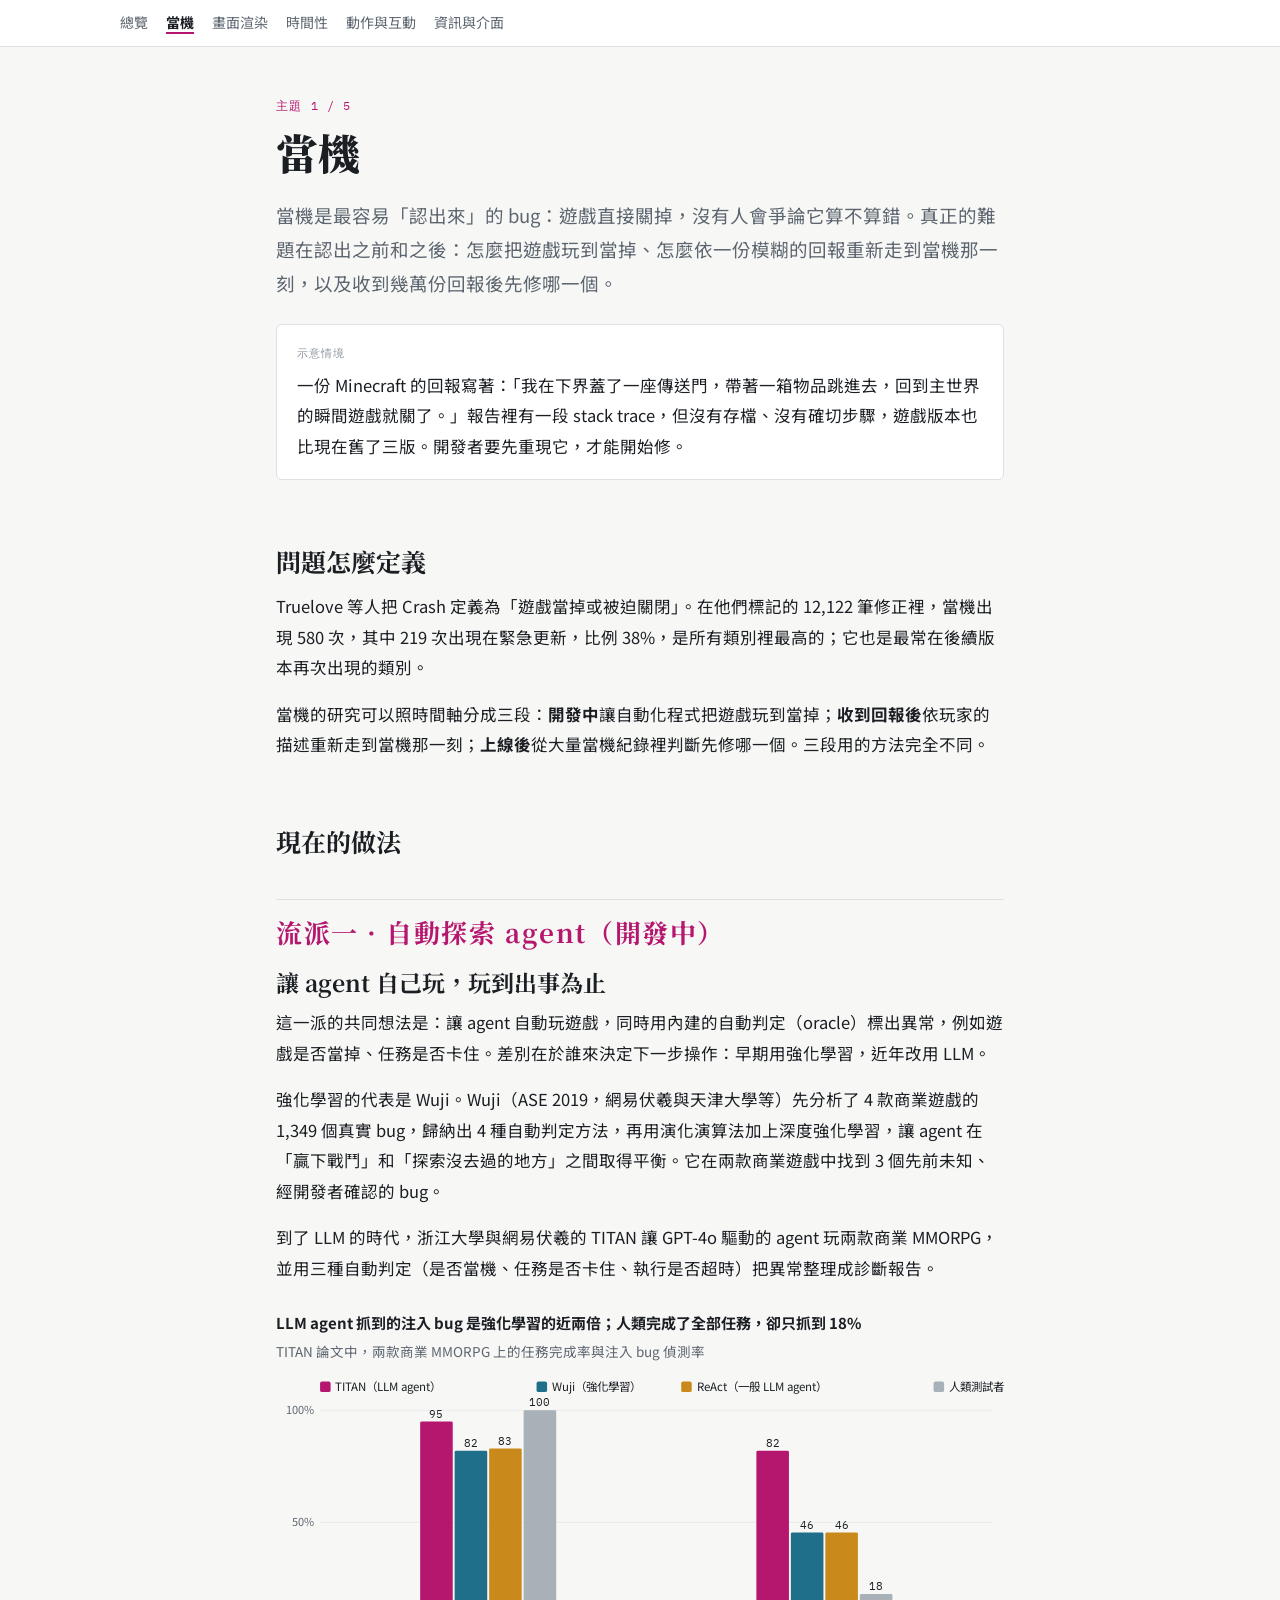
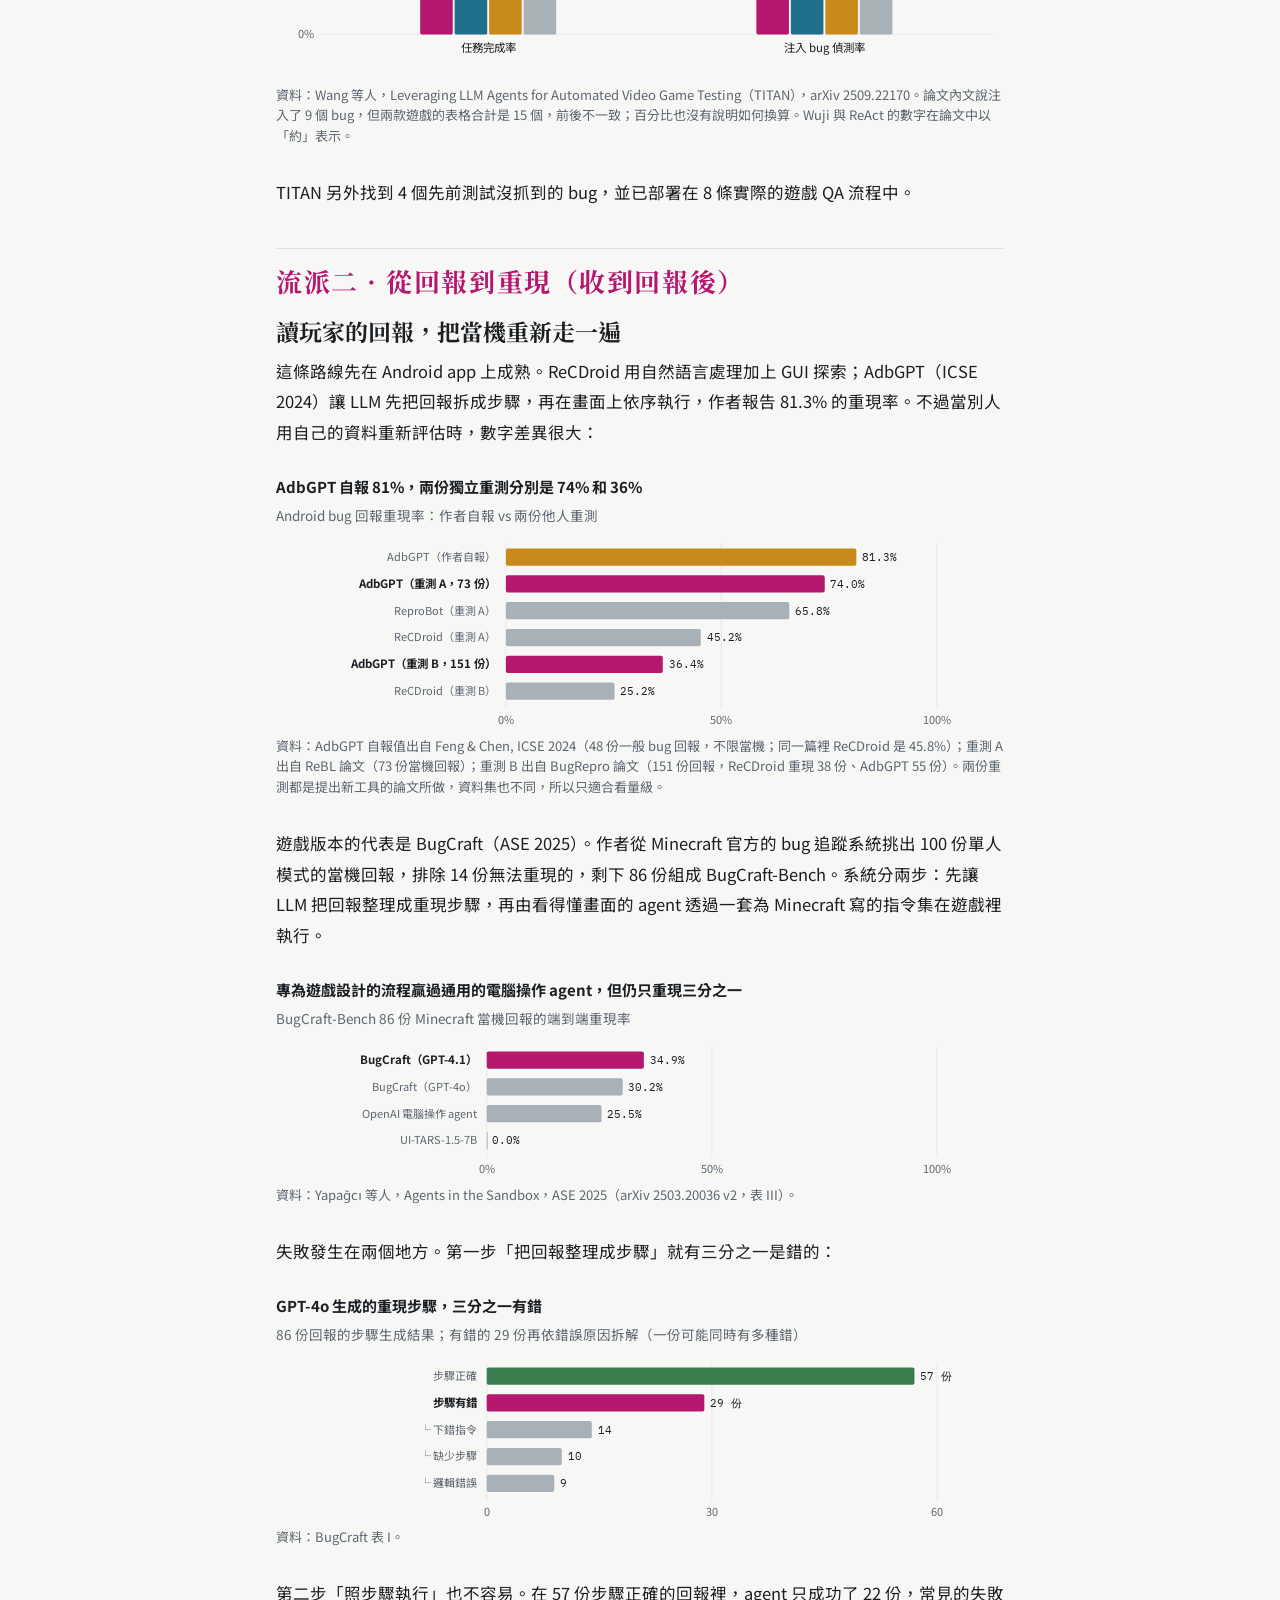
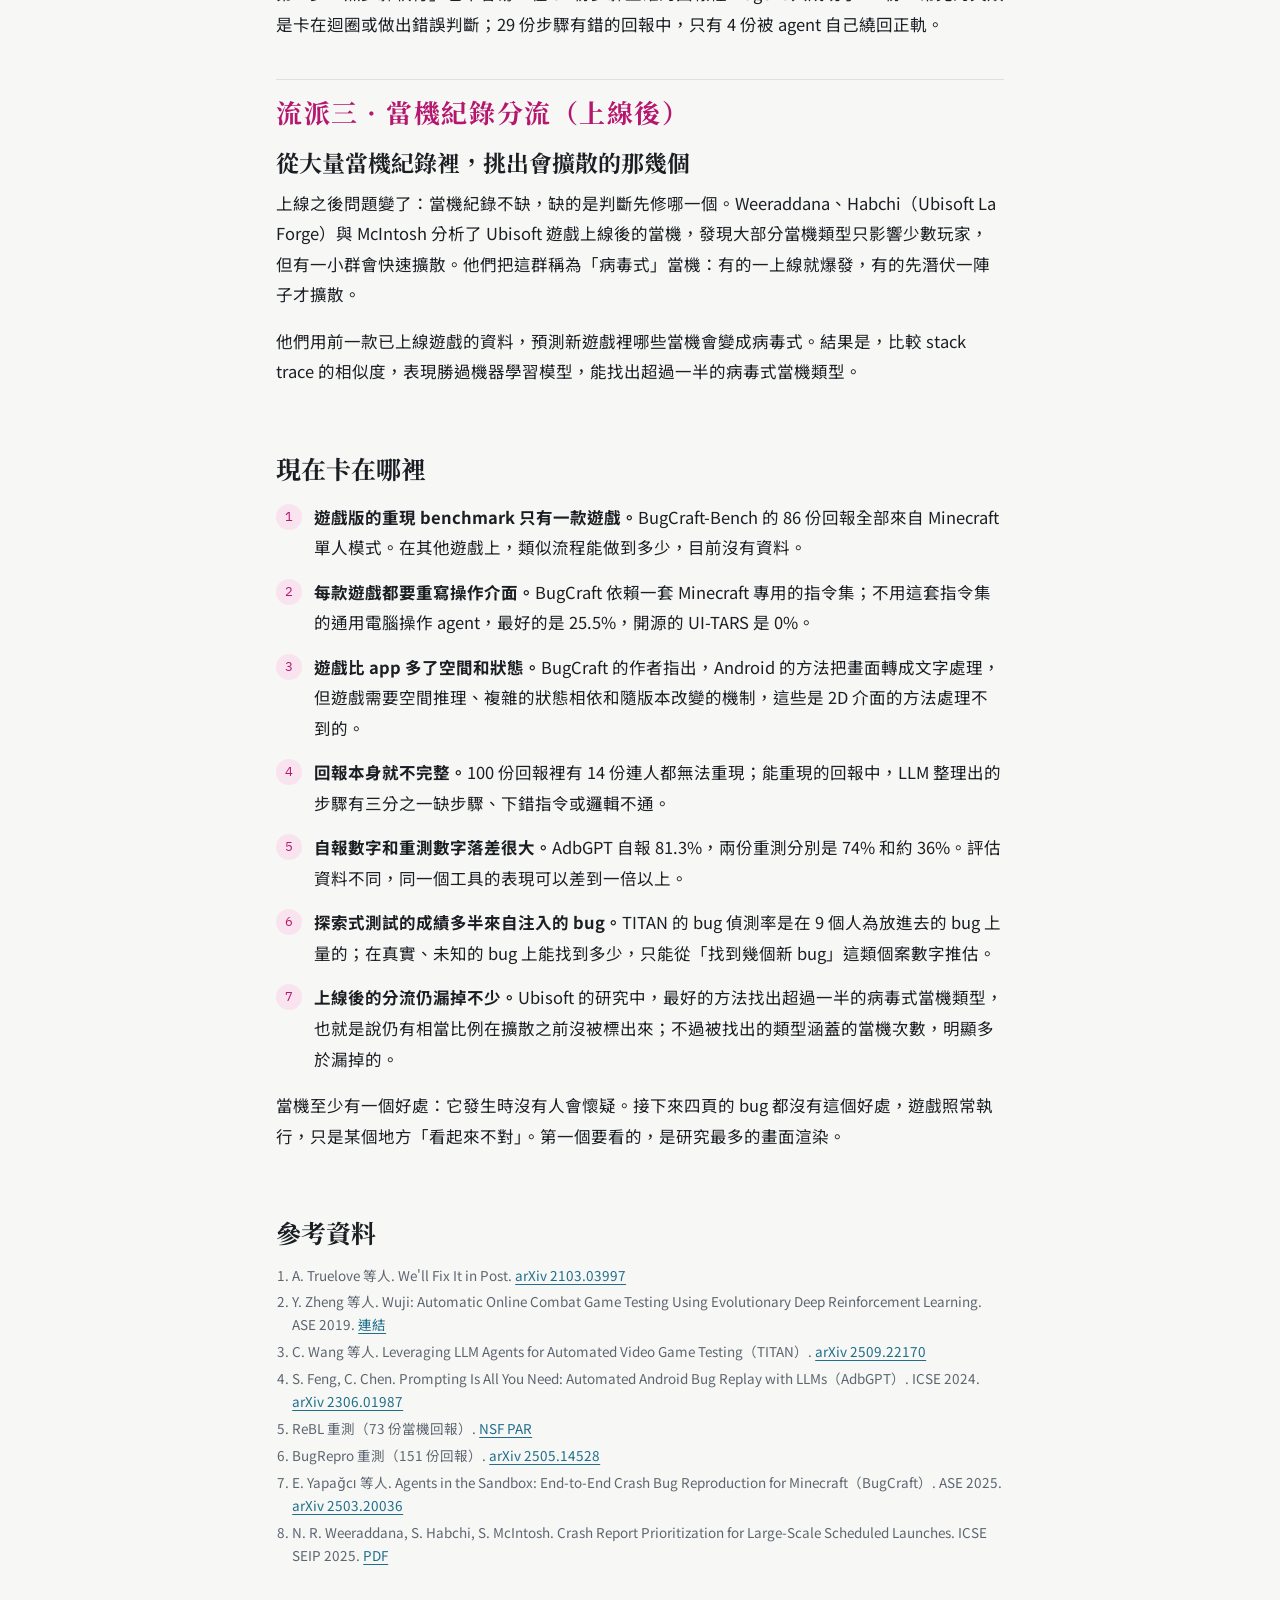
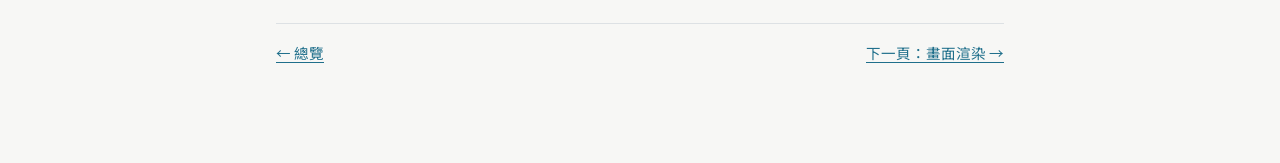
==== crash.html @ add83e74 "Game QA bug report pages Co-Authored-By: Claude Opus 5.5 <noreply@anthropic.com>" ====
<!doctype html>
<html lang="zh-Hant">
<head>
<meta charset="utf-8">
<meta name="viewport" content="width=device-width, initial-scale=1, viewport-fit=cover">
<title>當機 · 遊戲 Bug 地圖</title>
<link rel="preconnect" href="https://fonts.googleapis.com">
<link rel="preconnect" href="https://fonts.gstatic.com" crossorigin>
<link rel="stylesheet" href="https://fonts.googleapis.com/css2?family=Noto+Sans+TC:wght@400;700&family=Noto+Serif+TC:wght@700;900&family=IBM+Plex+Mono:wght@400&display=swap">
<link rel="stylesheet" href="assets/style.css">
<script src="assets/charts.js"></script>
</head>
<body>
<nav class="topnav" aria-label="章節">
  <ul>
    <li><a href="index.html">總覽</a></li>
    <li><a href="crash.html" aria-current="page">當機</a></li>
    <li><a href="graphics.html">畫面渲染</a></li>
    <li><a href="temporal.html">時間性</a></li>
    <li><a href="interaction.html">動作與互動</a></li>
    <li><a href="information.html">資訊與介面</a></li>
  </ul>
</nav>

<main class="page">
  <div class="kicker">主題 1 / 5</div>
  <h1>當機</h1>
  <p class="lede">當機是最容易「認出來」的 bug：遊戲直接關掉，沒有人會爭論它算不算錯。真正的難題在認出之前和之後：怎麼把遊戲玩到當掉、怎麼依一份模糊的回報重新走到當機那一刻，以及收到幾萬份回報後先修哪一個。</p>

  <div class="scene">
    <span class="tag">示意情境</span>
    <p>一份 Minecraft 的回報寫著：「我在下界蓋了一座傳送門，帶著一箱物品跳進去，回到主世界的瞬間遊戲就關了。」報告裡有一段 stack trace，但沒有存檔、沒有確切步驟，遊戲版本也比現在舊了三版。開發者要先重現它，才能開始修。</p>
  </div>

  <h2>問題怎麼定義</h2>
  <p>Truelove 等人把 Crash 定義為「遊戲當掉或被迫關閉」。在他們標記的 12,122 筆修正裡，當機出現 580 次，其中 219 次出現在緊急更新，比例 38%，是所有類別裡最高的；它也是最常在後續版本再次出現的類別。</p>
  <p>當機的研究可以照時間軸分成三段：<strong>開發中</strong>讓自動化程式把遊戲玩到當掉；<strong>收到回報後</strong>依玩家的描述重新走到當機那一刻；<strong>上線後</strong>從大量當機紀錄裡判斷先修哪一個。三段用的方法完全不同。</p>

  <h2>現在的做法</h2>

  <section class="school">
    <div class="label">流派一 · 自動探索 agent（開發中）</div>
    <h3>讓 agent 自己玩，玩到出事為止</h3>
    <p>這一派的共同想法是：讓 agent 自動玩遊戲，同時用內建的自動判定（oracle）標出異常，例如遊戲是否當掉、任務是否卡住。差別在於誰來決定下一步操作：早期用強化學習，近年改用 LLM。</p>
    <p>強化學習的代表是 Wuji。Wuji（ASE 2019，網易伏羲與天津大學等）先分析了 4 款商業遊戲的 1,349 個真實 bug，歸納出 4 種自動判定方法，再用演化演算法加上深度強化學習，讓 agent 在「贏下戰鬥」和「探索沒去過的地方」之間取得平衡。它在兩款商業遊戲中找到 3 個先前未知、經開發者確認的 bug。</p>
    <p>到了 LLM 的時代，浙江大學與網易伏羲的 TITAN 讓 GPT-4o 驅動的 agent 玩兩款商業 MMORPG，並用三種自動判定（是否當機、任務是否卡住、執行是否超時）把異常整理成診斷報告。</p>
    <figure class="figure">
      <div class="figtitle">LLM agent 抓到的注入 bug 是強化學習的近兩倍；人類完成了全部任務，卻只抓到 18%</div>
      <div class="figsub">TITAN 論文中，兩款商業 MMORPG 上的任務完成率與注入 bug 偵測率</div>
      <div class="chart" id="ch-titan"></div>
      <figcaption>資料：Wang 等人，Leveraging LLM Agents for Automated Video Game Testing（TITAN），arXiv 2509.22170。論文內文說注入了 9 個 bug，但兩款遊戲的表格合計是 15 個，前後不一致；百分比也沒有說明如何換算。Wuji 與 ReAct 的數字在論文中以「約」表示。</figcaption>
    </figure>
    <p>TITAN 另外找到 4 個先前測試沒抓到的 bug，並已部署在 8 條實際的遊戲 QA 流程中。</p>
  </section>

  <section class="school">
    <div class="label">流派二 · 從回報到重現（收到回報後）</div>
    <h3>讀玩家的回報，把當機重新走一遍</h3>
    <p>這條路線先在 Android app 上成熟。ReCDroid 用自然語言處理加上 GUI 探索；AdbGPT（ICSE 2024）讓 LLM 先把回報拆成步驟，再在畫面上依序執行，作者報告 81.3% 的重現率。不過當別人用自己的資料重新評估時，數字差異很大：</p>
    <figure class="figure">
      <div class="figtitle">AdbGPT 自報 81%，兩份獨立重測分別是 74% 和 36%</div>
      <div class="figsub">Android bug 回報重現率：作者自報 vs 兩份他人重測</div>
      <div class="chart" id="ch-android"></div>
      <figcaption>資料：AdbGPT 自報值出自 Feng &amp; Chen, ICSE 2024（48 份一般 bug 回報，不限當機；同一篇裡 ReCDroid 是 45.8%）；重測 A 出自 ReBL 論文（73 份當機回報）；重測 B 出自 BugRepro 論文（151 份回報，ReCDroid 重現 38 份、AdbGPT 55 份）。兩份重測都是提出新工具的論文所做，資料集也不同，所以只適合看量級。</figcaption>
    </figure>
    <p>遊戲版本的代表是 BugCraft（ASE 2025）。作者從 Minecraft 官方的 bug 追蹤系統挑出 100 份單人模式的當機回報，排除 14 份無法重現的，剩下 86 份組成 BugCraft-Bench。系統分兩步：先讓 LLM 把回報整理成重現步驟，再由看得懂畫面的 agent 透過一套為 Minecraft 寫的指令集在遊戲裡執行。</p>
    <figure class="figure">
      <div class="figtitle">專為遊戲設計的流程贏過通用的電腦操作 agent，但仍只重現三分之一</div>
      <div class="figsub">BugCraft-Bench 86 份 Minecraft 當機回報的端到端重現率</div>
      <div class="chart" id="ch-bugcraft"></div>
      <figcaption>資料：Yapağcı 等人，Agents in the Sandbox，ASE 2025（arXiv 2503.20036 v2，表 III）。</figcaption>
    </figure>
    <p>失敗發生在兩個地方。第一步「把回報整理成步驟」就有三分之一是錯的：</p>
    <figure class="figure">
      <div class="figtitle">GPT-4o 生成的重現步驟，三分之一有錯</div>
      <div class="figsub">86 份回報的步驟生成結果；有錯的 29 份再依錯誤原因拆解（一份可能同時有多種錯）</div>
      <div class="chart" id="ch-steps"></div>
      <figcaption>資料：BugCraft 表 I。</figcaption>
    </figure>
    <p>第二步「照步驟執行」也不容易。在 57 份步驟正確的回報裡，agent 只成功了 22 份，常見的失敗是卡在迴圈或做出錯誤判斷；29 份步驟有錯的回報中，只有 4 份被 agent 自己繞回正軌。</p>
  </section>

  <section class="school">
    <div class="label">流派三 · 當機紀錄分流（上線後）</div>
    <h3>從大量當機紀錄裡，挑出會擴散的那幾個</h3>
    <p>上線之後問題變了：當機紀錄不缺，缺的是判斷先修哪一個。Weeraddana、Habchi（Ubisoft La Forge）與 McIntosh 分析了 Ubisoft 遊戲上線後的當機，發現大部分當機類型只影響少數玩家，但有一小群會快速擴散。他們把這群稱為「病毒式」當機：有的一上線就爆發，有的先潛伏一陣子才擴散。</p>
    <p>他們用前一款已上線遊戲的資料，預測新遊戲裡哪些當機會變成病毒式。結果是，比較 stack trace 的相似度，表現勝過機器學習模型，能找出超過一半的病毒式當機類型。</p>
  </section>

  <h2>現在卡在哪裡</h2>
  <ol class="problems">
    <li><strong>遊戲版的重現 benchmark 只有一款遊戲。</strong>BugCraft-Bench 的 86 份回報全部來自 Minecraft 單人模式。在其他遊戲上，類似流程能做到多少，目前沒有資料。</li>
    <li><strong>每款遊戲都要重寫操作介面。</strong>BugCraft 依賴一套 Minecraft 專用的指令集；不用這套指令集的通用電腦操作 agent，最好的是 25.5%，開源的 UI-TARS 是 0%。</li>
    <li><strong>遊戲比 app 多了空間和狀態。</strong>BugCraft 的作者指出，Android 的方法把畫面轉成文字處理，但遊戲需要空間推理、複雜的狀態相依和隨版本改變的機制，這些是 2D 介面的方法處理不到的。</li>
    <li><strong>回報本身就不完整。</strong>100 份回報裡有 14 份連人都無法重現；能重現的回報中，LLM 整理出的步驟有三分之一缺步驟、下錯指令或邏輯不通。</li>
    <li><strong>自報數字和重測數字落差很大。</strong>AdbGPT 自報 81.3%，兩份重測分別是 74% 和約 36%。評估資料不同，同一個工具的表現可以差到一倍以上。</li>
    <li><strong>探索式測試的成績多半來自注入的 bug。</strong>TITAN 的 bug 偵測率是在 9 個人為放進去的 bug 上量的；在真實、未知的 bug 上能找到多少，只能從「找到幾個新 bug」這類個案數字推估。</li>
    <li><strong>上線後的分流仍漏掉不少。</strong>Ubisoft 的研究中，最好的方法找出超過一半的病毒式當機類型，也就是說仍有相當比例在擴散之前沒被標出來；不過被找出的類型涵蓋的當機次數，明顯多於漏掉的。</li>
  </ol>

  <p>當機至少有一個好處：它發生時沒有人會懷疑。接下來四頁的 bug 都沒有這個好處，遊戲照常執行，只是某個地方「看起來不對」。第一個要看的，是研究最多的畫面渲染。</p>

  <h2>參考資料</h2>
  <ol class="refs">
    <li>A. Truelove 等人. We'll Fix It in Post. <a href="https://arxiv.org/abs/2103.03997">arXiv 2103.03997</a></li>
    <li>Y. Zheng 等人. Wuji: Automatic Online Combat Game Testing Using Evolutionary Deep Reinforcement Learning. ASE 2019. <a href="https://conf.researchr.org/details/ase-2019/ase-2019-papers/39/Wuji-Automatic-Online-Combat-Game-Testing-Using-Evolutionary-Deep-Reinforcement-Lear">連結</a></li>
    <li>C. Wang 等人. Leveraging LLM Agents for Automated Video Game Testing（TITAN）. <a href="https://arxiv.org/abs/2509.22170">arXiv 2509.22170</a></li>
    <li>S. Feng, C. Chen. Prompting Is All You Need: Automated Android Bug Replay with LLMs（AdbGPT）. ICSE 2024. <a href="https://arxiv.org/abs/2306.01987">arXiv 2306.01987</a></li>
    <li>ReBL 重測（73 份當機回報）. <a href="https://par.nsf.gov/servlets/purl/10545226">NSF PAR</a></li>
    <li>BugRepro 重測（151 份回報）. <a href="https://arxiv.org/abs/2505.14528">arXiv 2505.14528</a></li>
    <li>E. Yapağcı 等人. Agents in the Sandbox: End-to-End Crash Bug Reproduction for Minecraft（BugCraft）. ASE 2025. <a href="https://arxiv.org/abs/2503.20036">arXiv 2503.20036</a></li>
    <li>N. R. Weeraddana, S. Habchi, S. McIntosh. Crash Report Prioritization for Large-Scale Scheduled Launches. ICSE SEIP 2025. <a href="https://rebels.cs.uwaterloo.ca/papers/icse2025seip_weeraddana.pdf">PDF</a></li>
  </ol>

  <div class="pagenav"><a href="index.html">← 總覽</a><a href="graphics.html">下一頁：畫面渲染 →</a></div>
</main>

<script>
Charts.grouped('#ch-titan', {
  title: 'TITAN、Wuji、ReAct 與人類的任務完成率和 bug 偵測率',
  groups: ['任務完成率', '注入 bug 偵測率'],
  series: [
    { name: 'TITAN（LLM agent）', color: 'var(--accent)', values: [95, 82] },
    { name: 'Wuji（強化學習）', color: 'var(--c2)', values: [82, 45.5] },
    { name: 'ReAct（一般 LLM agent）', color: 'var(--c3)', values: [83, 45.5] },
    { name: '人類測試者', color: 'var(--grey)', values: [100, 18] }
  ],
  max: 100, unit: '%', ticks: [0, 50, 100], showValues: true, decimals: 0
});
Charts.hbar('#ch-android', {
  title: 'Android bug 回報重現率', max: 100, unit: '%', ticks: [0, 50, 100], decimals: 1, labelWidth: 230,
  rows: [
    { label: 'AdbGPT（作者自報）', value: 81.3, color: 'var(--c3)' },
    { label: 'AdbGPT（重測 A，73 份）', value: 73.97, hl: true, text: '74.0%' },
    { label: 'ReproBot（重測 A）', value: 65.75, text: '65.8%' },
    { label: 'ReCDroid（重測 A）', value: 45.21, text: '45.2%' },
    { label: 'AdbGPT（重測 B，151 份）', value: 36.4, hl: true },
    { label: 'ReCDroid（重測 B）', value: 25.2 }
  ]
});
Charts.hbar('#ch-bugcraft', {
  title: 'BugCraft-Bench 重現率',
  max: 100, unit: '%', ticks: [0, 50, 100], decimals: 1, labelWidth: 210,
  rows: [
    { label: 'BugCraft（GPT-4.1）', value: 34.9, hl: true },
    { label: 'BugCraft（GPT-4o）', value: 30.2 },
    { label: 'OpenAI 電腦操作 agent', value: 25.5 },
    { label: 'UI-TARS-1.5-7B', value: 0 }
  ]
});
Charts.hbar('#ch-steps', {
  title: 'BugCraft 步驟生成結果',
  max: 60, ticks: [0, 30, 60], decimals: 0, labelWidth: 210,
  rows: [
    { label: '步驟正確', value: 57, color: 'var(--good)', text: '57 份' },
    { label: '步驟有錯', value: 29, hl: true, text: '29 份' },
    { label: '　└ 下錯指令', value: 14, color: 'var(--grey)', text: '14' },
    { label: '　└ 缺少步驟', value: 10, color: 'var(--grey)', text: '10' },
    { label: '　└ 邏輯錯誤', value: 9, color: 'var(--grey)', text: '9' }
  ]
});
</script>
</body>
</html>
---- assets/style.css ----
/* Game QA 報告 — 共用樣式
   版面：單欄閱讀（約 70 字寬），圖表可略寬；頂部固定導覽列連到各子頁。
   重點色取自「材質遺失」時遊戲畫面上的洋紅色。 */
:root {
  --bg: #f7f7f5;
  --surface: #ffffff;
  --ink: #1b1f24;
  --muted: #5d6670;
  --faint: #8a939c;
  --line: #dde1e4;
  --accent: #b5176f;
  --accent-soft: #f9e3ef;
  --c1: #b5176f;
  --c2: #1f6f8b;
  --c3: #c98a1b;
  --c4: #4f7a3a;
  --c5: #6b5aa6;
  --grey: #a8b0b8;
  --grid: #e7eaec;
  --good: #3c7d4f;
  --bad: #b23a3a;
  --font-body: "Noto Sans TC", "PingFang TC", "Microsoft JhengHei", system-ui, sans-serif;
  --font-head: "Noto Serif TC", "Songti TC", "PMingLiU", serif;
  --font-mono: "IBM Plex Mono", ui-monospace, Menlo, monospace;
}
@media (prefers-color-scheme: dark) {
  :root:not([data-theme="light"]) {
    --bg: #131619; --surface: #1b1f23; --ink: #e7eaed; --muted: #a2abb4; --faint: #7d8790; --line: #2d343b;
    --accent: #f065ad; --accent-soft: #3a1b2d; --c1: #f065ad; --c2: #5fb3cf; --c3: #e3b057; --c4: #8cc274; --c5: #a99be0;
    --grey: #5f6871; --grid: #262c32; --good: #7cc48f; --bad: #ef8a8a;
    color-scheme: dark;
  }
}
:root[data-theme="dark"] {
  --bg: #131619; --surface: #1b1f23; --ink: #e7eaed; --muted: #a2abb4; --faint: #7d8790; --line: #2d343b;
  --accent: #f065ad; --accent-soft: #3a1b2d; --c1: #f065ad; --c2: #5fb3cf; --c3: #e3b057; --c4: #8cc274; --c5: #a99be0;
  --grey: #5f6871; --grid: #262c32; --good: #7cc48f; --bad: #ef8a8a;
  color-scheme: dark;
}
* { box-sizing: border-box; }
html { scroll-behavior: smooth; }
@media (prefers-reduced-motion: reduce) { html { scroll-behavior: auto; } }
body {
  margin: 0; background: var(--bg); color: var(--ink);
  font-family: var(--font-body); font-size: 16.5px; line-height: 1.85;
}
a { color: var(--c2); text-underline-offset: 3px; }
a:focus-visible { outline: 2px solid var(--accent); outline-offset: 2px; }

.topnav {
  position: sticky; top: 0; z-index: 5; background: var(--surface); border-bottom: 1px solid var(--line);
  padding: 10px max(16px, env(safe-area-inset-left, 0px)) 10px max(16px, env(safe-area-inset-right, 0px));
}
.topnav ul { list-style: none; margin: 0 auto; padding: 0; max-width: 1040px; display: flex; flex-wrap: wrap; gap: 6px 18px; font-size: 14px; }
.topnav a { color: var(--muted); text-decoration: none; }
.topnav a:hover { color: var(--accent); }
.topnav a[aria-current="page"] { color: var(--ink); font-weight: 700; border-bottom: 2px solid var(--accent); }

.page { max-width: 760px; margin: 0 auto; padding: 48px max(16px, env(safe-area-inset-right, 0px)) 96px max(16px, env(safe-area-inset-left, 0px)); }
.kicker { font-family: var(--font-mono); font-size: 12px; letter-spacing: .1em; text-transform: uppercase; color: var(--accent); }
h1 { font-family: var(--font-head); font-size: clamp(30px, 5vw, 42px); line-height: 1.3; margin: 8px 0 18px; font-weight: 900; text-wrap: balance; }
h2 { font-family: var(--font-head); font-size: 25px; line-height: 1.4; margin: 64px 0 12px; font-weight: 700; text-wrap: balance; }
h3 { font-size: 18.5px; line-height: 1.5; margin: 36px 0 8px; font-weight: 700; text-wrap: balance; }
p { margin: 0 0 16px; }
.lede { font-size: 18.5px; color: var(--muted); }
.small { font-size: 14px; color: var(--muted); }
blockquote { margin: 20px 0; padding: 4px 0 4px 18px; border-left: 3px solid var(--accent); color: var(--muted); font-family: var(--font-head); font-size: 17.5px; }
blockquote cite { display: block; font-family: var(--font-body); font-style: normal; font-size: 13px; margin-top: 4px; }
.scene { background: var(--surface); border: 1px solid var(--line); border-radius: 6px; padding: 18px 20px; margin: 24px 0; }
.scene p:last-child { margin-bottom: 0; }
.scene .tag { font-family: var(--font-mono); font-size: 11px; letter-spacing: .1em; color: var(--faint); text-transform: uppercase; display: block; margin-bottom: 6px; }

.school { border-top: 1px solid var(--line); padding-top: 8px; margin-top: 40px; }
.school > .label { font-family: var(--font-head); font-weight: 700; font-size: 26px; color: var(--accent); letter-spacing: .06em; }
.school > h3 { font-family: var(--font-head); font-size: 23px; line-height: 1.45; margin-top: 10px; }

.figure { margin: 26px 0 30px; }
.figure .chart { width: 100%; overflow-x: auto; }
.figure svg { display: block; width: 100%; height: auto; min-width: 520px; }
.figure figcaption { font-size: 13px; color: var(--muted); margin-top: 6px; line-height: 1.6; }
.figtitle { font-weight: 700; font-size: 15px; margin-bottom: 2px; }
.figsub { font-size: 13.5px; color: var(--muted); margin-bottom: 8px; }

.tablebox { overflow-x: auto; margin: 20px 0 28px; border: 1px solid var(--line); border-radius: 6px; background: var(--surface); }
table { border-collapse: collapse; width: 100%; font-size: 14.5px; line-height: 1.6; }
th, td { text-align: left; vertical-align: top; padding: 9px 12px; border-bottom: 1px solid var(--line); }
th { font-size: 13px; color: var(--muted); font-weight: 700; white-space: nowrap; background: var(--bg); }
tr:last-child td { border-bottom: 0; }
td.num, th.num { text-align: right; font-variant-numeric: tabular-nums; white-space: nowrap; }

.problems { counter-reset: p; list-style: none; padding: 0; margin: 16px 0; display: grid; gap: 14px; }
.problems li { position: relative; padding-left: 38px; }
.problems li::before { counter-increment: p; content: counter(p); position: absolute; left: 0; top: 2px; width: 26px; height: 26px; border-radius: 50%; background: var(--accent-soft); color: var(--accent); font-family: var(--font-mono); font-size: 13px; display: grid; place-items: center; }

.cards { display: grid; grid-template-columns: repeat(2, minmax(0, 1fr)); gap: 14px; margin: 22px 0; }
@media (max-width: 640px) { .cards { grid-template-columns: minmax(0, 1fr); } }
.card { background: var(--surface); border: 1px solid var(--line); border-radius: 6px; padding: 16px 18px; min-width: 0; text-decoration: none; color: var(--ink); display: block; }
.card:hover { border-color: var(--accent); }
.card .t { font-family: var(--font-head); font-weight: 700; font-size: 18px; }
.card .m { font-size: 13px; color: var(--muted); margin-top: 2px; }
.card .d { font-size: 14.5px; margin-top: 8px; line-height: 1.7; }

.refs { font-size: 13.5px; line-height: 1.7; padding-left: 1.2em; color: var(--muted); }
.refs li { margin-bottom: 4px; }
.pagenav { display: flex; justify-content: space-between; gap: 16px; margin-top: 56px; padding-top: 16px; border-top: 1px solid var(--line); font-size: 14.5px; flex-wrap: wrap; }
.toc { font-size: 14.5px; background: var(--surface); border: 1px solid var(--line); border-radius: 6px; padding: 12px 18px; margin: 24px 0; }
.toc ol { margin: 4px 0 0; padding-left: 1.3em; }

/* chart text */
.ch-text { fill: var(--ink); font-family: var(--font-body); font-size: 12px; }
.ch-muted { fill: var(--muted); font-family: var(--font-body); font-size: 11.5px; }
.ch-val { fill: var(--ink); font-family: var(--font-mono); font-size: 11.5px; }
.ch-grid { stroke: var(--grid); stroke-width: 1; }
.ch-axis { stroke: var(--line); stroke-width: 1; }
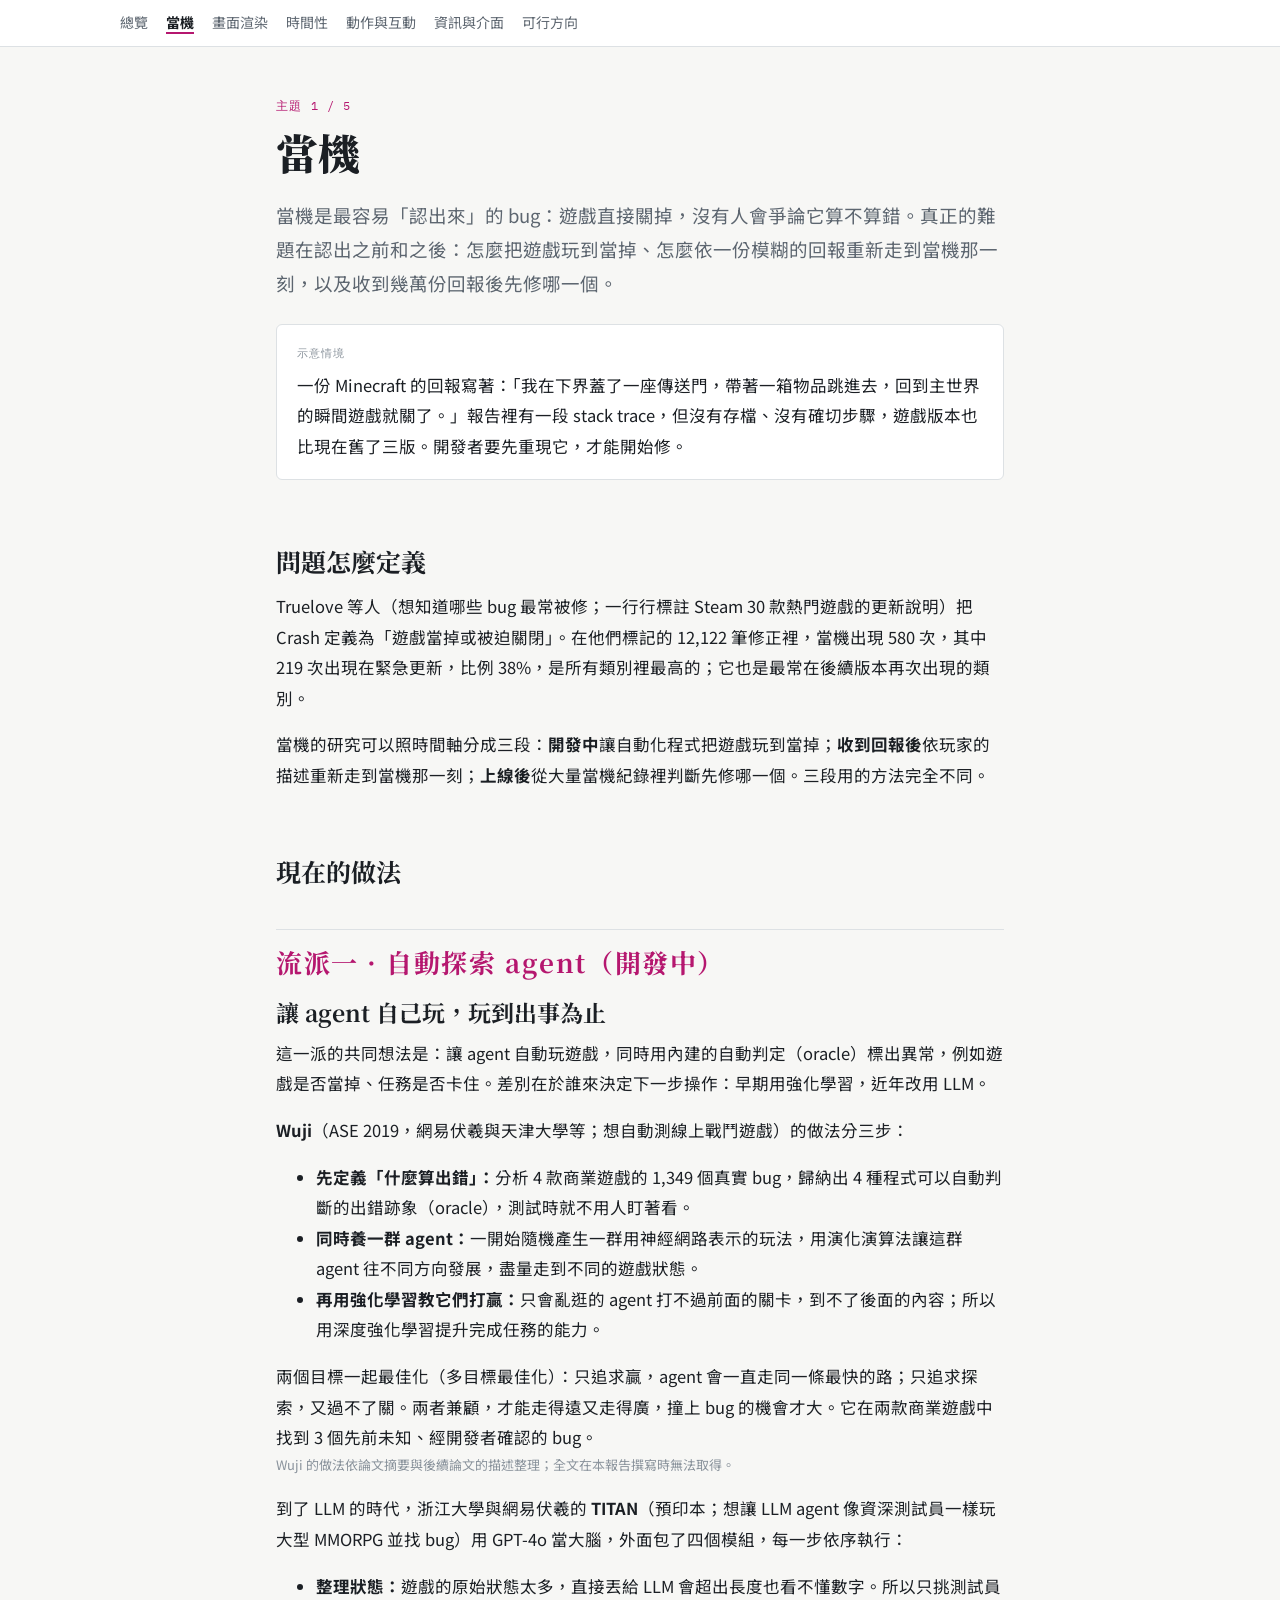
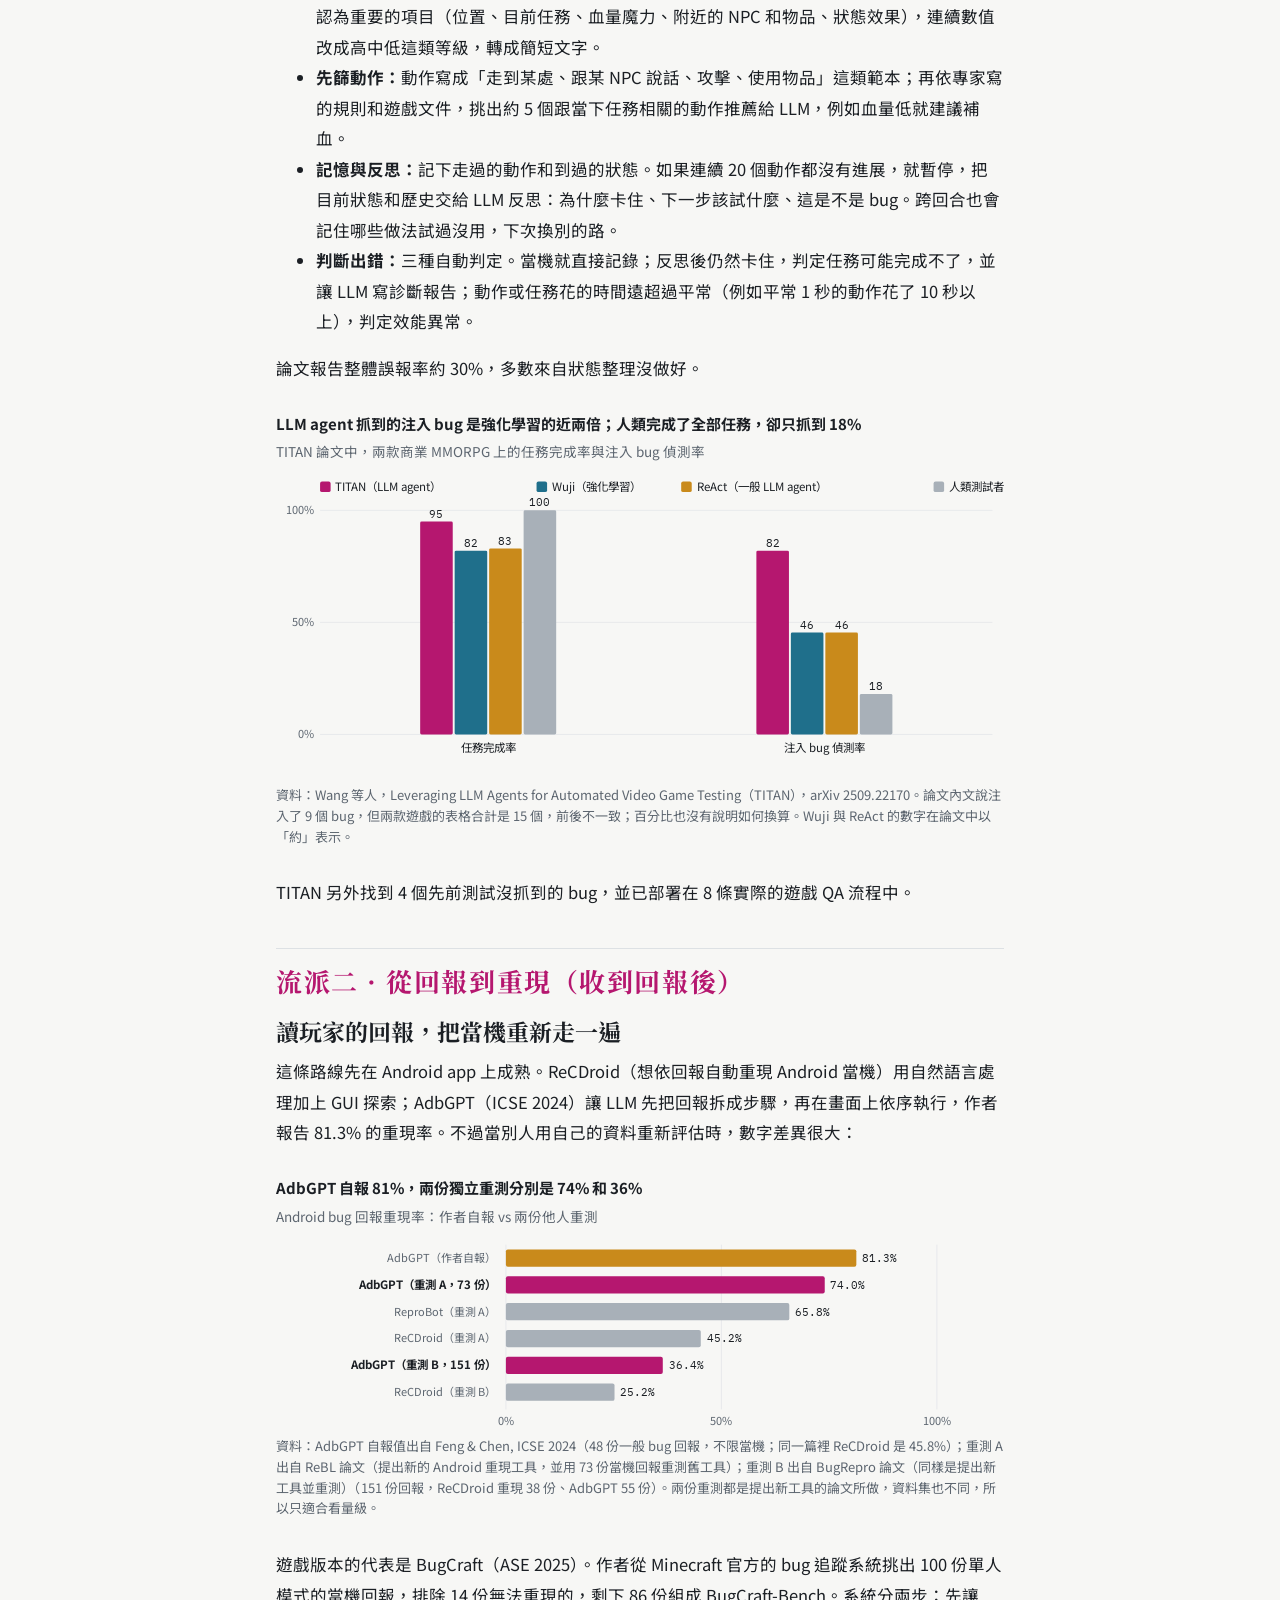
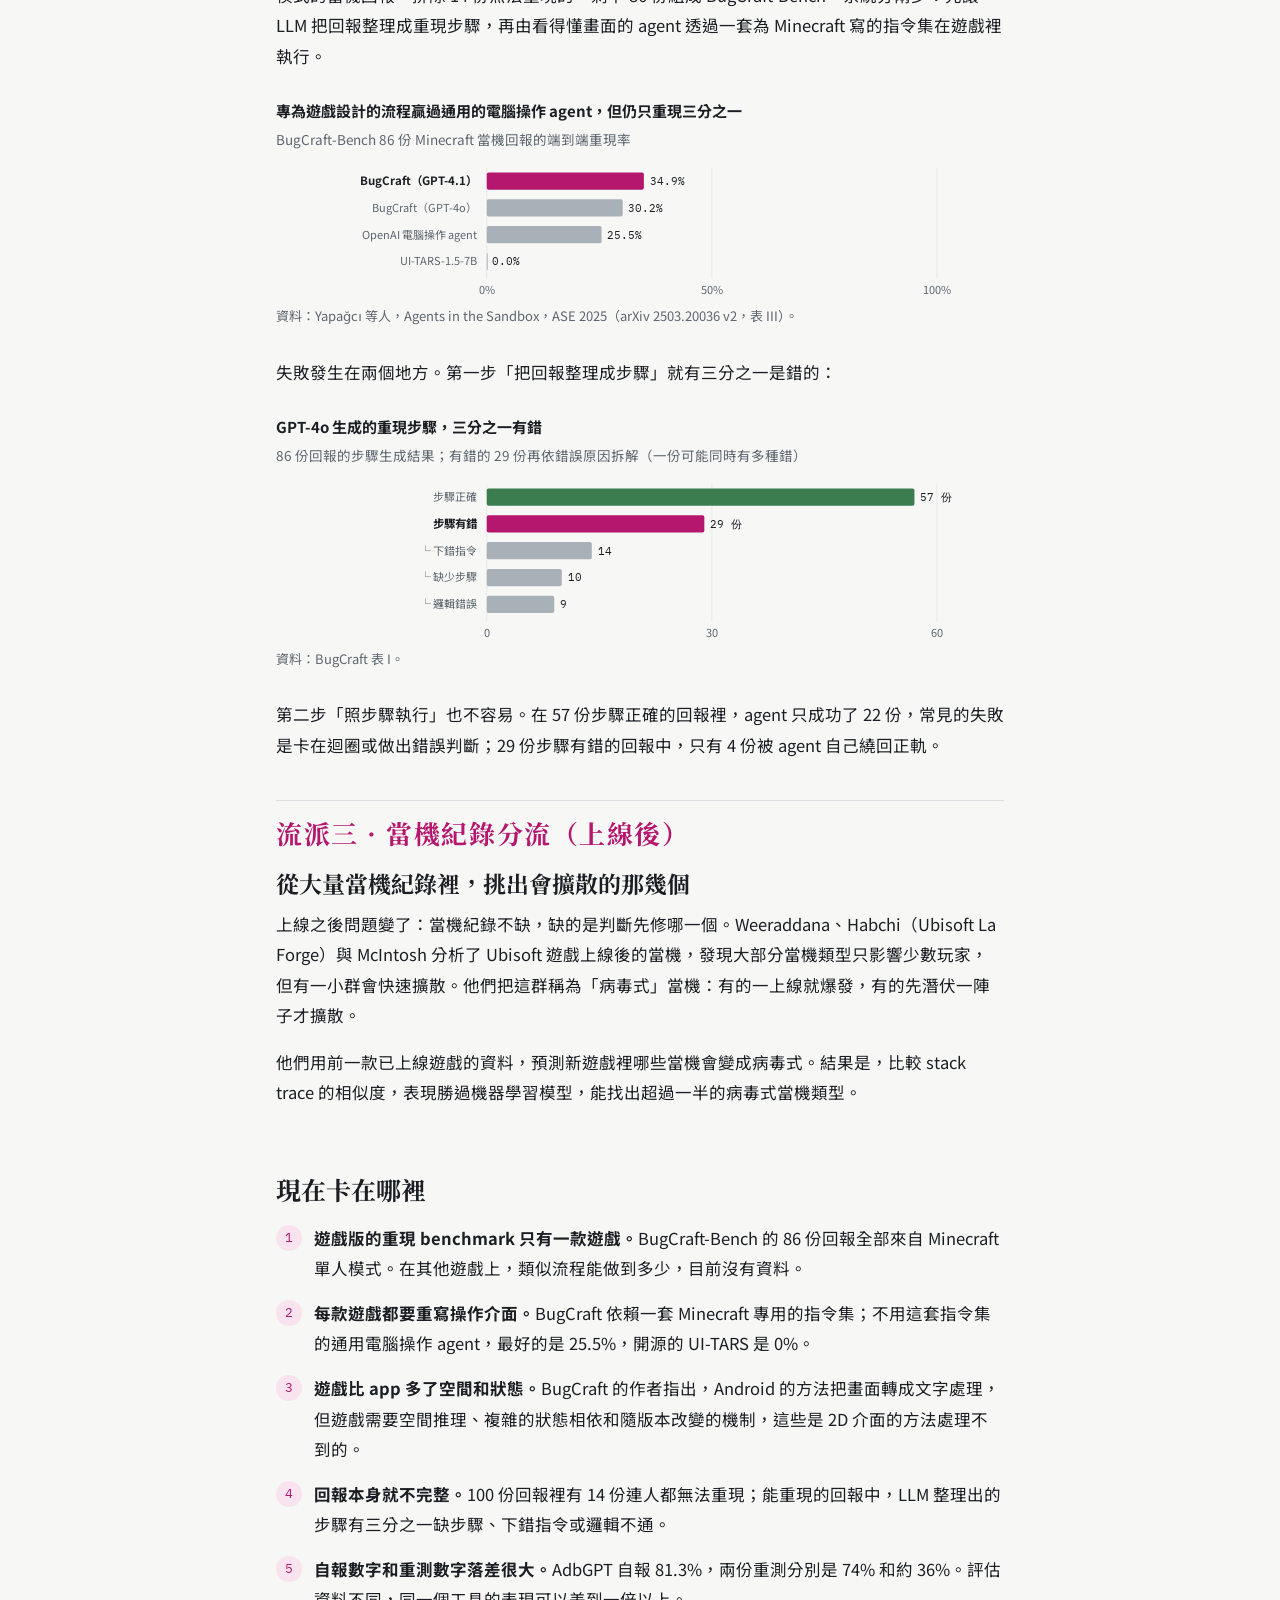
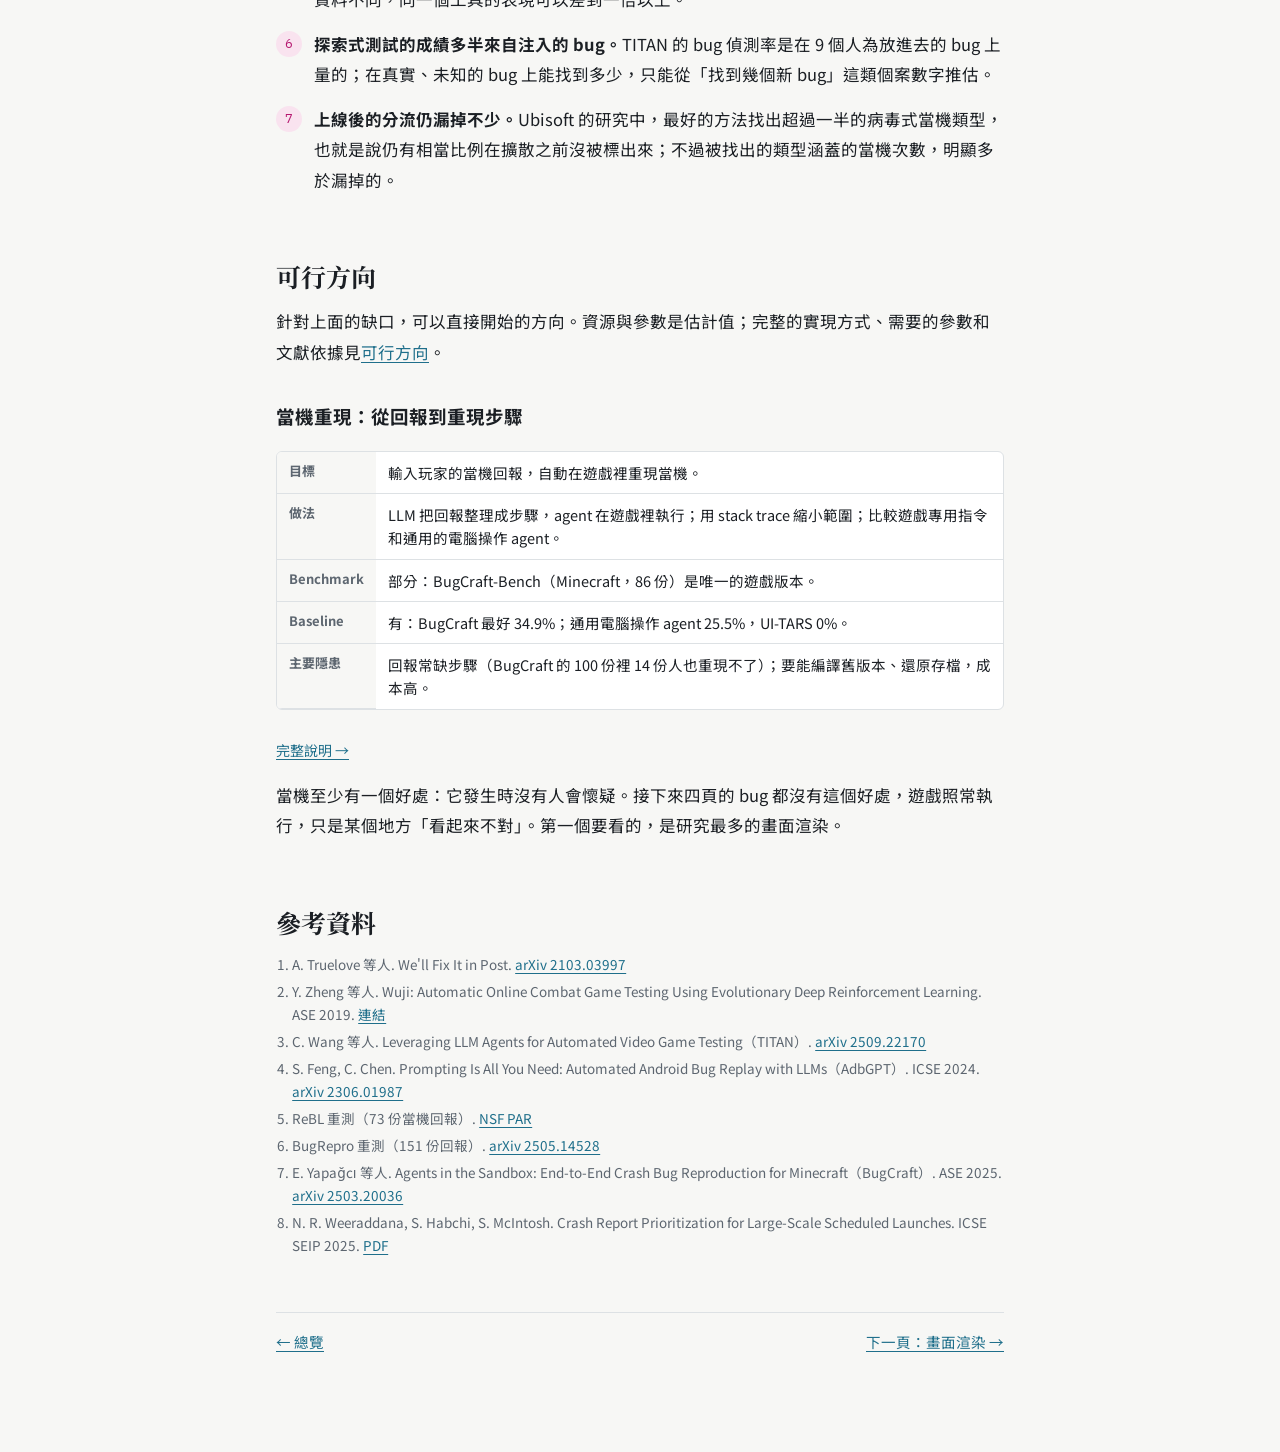
==== commit 7d42dc48: "Restructure report: overview outline, per-page directions, new papers - Overview: automated QA -> wh" ====
--- a/crash.html
+++ b/crash.html
@@ -7,7 +7,7 @@
 <link rel="preconnect" href="https://fonts.googleapis.com">
 <link rel="preconnect" href="https://fonts.gstatic.com" crossorigin>
 <link rel="stylesheet" href="https://fonts.googleapis.com/css2?family=Noto+Sans+TC:wght@400;700&family=Noto+Serif+TC:wght@700;900&family=IBM+Plex+Mono:wght@400&display=swap">
-<link rel="stylesheet" href="assets/style.css">
+<link rel="stylesheet" href="assets/style.css?v=2">
 <script src="assets/charts.js"></script>
 </head>
 <body>
@@ -19,6 +19,7 @@
     <li><a href="temporal.html">時間性</a></li>
     <li><a href="interaction.html">動作與互動</a></li>
     <li><a href="information.html">資訊與介面</a></li>
+    <li><a href="directions.html">可行方向</a></li>
   </ul>
 </nav>
 
@@ -33,7 +34,7 @@
   </div>
 
   <h2>問題怎麼定義</h2>
-  <p>Truelove 等人把 Crash 定義為「遊戲當掉或被迫關閉」。在他們標記的 12,122 筆修正裡，當機出現 580 次，其中 219 次出現在緊急更新，比例 38%，是所有類別裡最高的；它也是最常在後續版本再次出現的類別。</p>
+  <p>Truelove 等人（想知道哪些 bug 最常被修；一行行標註 Steam 30 款熱門遊戲的更新說明）把 Crash 定義為「遊戲當掉或被迫關閉」。在他們標記的 12,122 筆修正裡，當機出現 580 次，其中 219 次出現在緊急更新，比例 38%，是所有類別裡最高的；它也是最常在後續版本再次出現的類別。</p>
   <p>當機的研究可以照時間軸分成三段：<strong>開發中</strong>讓自動化程式把遊戲玩到當掉；<strong>收到回報後</strong>依玩家的描述重新走到當機那一刻；<strong>上線後</strong>從大量當機紀錄裡判斷先修哪一個。三段用的方法完全不同。</p>
 
   <h2>現在的做法</h2>
@@ -42,8 +43,22 @@
     <div class="label">流派一 · 自動探索 agent（開發中）</div>
     <h3>讓 agent 自己玩，玩到出事為止</h3>
     <p>這一派的共同想法是：讓 agent 自動玩遊戲，同時用內建的自動判定（oracle）標出異常，例如遊戲是否當掉、任務是否卡住。差別在於誰來決定下一步操作：早期用強化學習，近年改用 LLM。</p>
-    <p>強化學習的代表是 Wuji。Wuji（ASE 2019，網易伏羲與天津大學等）先分析了 4 款商業遊戲的 1,349 個真實 bug，歸納出 4 種自動判定方法，再用演化演算法加上深度強化學習，讓 agent 在「贏下戰鬥」和「探索沒去過的地方」之間取得平衡。它在兩款商業遊戲中找到 3 個先前未知、經開發者確認的 bug。</p>
-    <p>到了 LLM 的時代，浙江大學與網易伏羲的 TITAN 讓 GPT-4o 驅動的 agent 玩兩款商業 MMORPG，並用三種自動判定（是否當機、任務是否卡住、執行是否超時）把異常整理成診斷報告。</p>
+    <p><strong>Wuji</strong>（ASE 2019，網易伏羲與天津大學等；想自動測線上戰鬥遊戲）的做法分三步：</p>
+    <ul>
+      <li><strong>先定義「什麼算出錯」：</strong>分析 4 款商業遊戲的 1,349 個真實 bug，歸納出 4 種程式可以自動判斷的出錯跡象（oracle），測試時就不用人盯著看。</li>
+      <li><strong>同時養一群 agent：</strong>一開始隨機產生一群用神經網路表示的玩法，用演化演算法讓這群 agent 往不同方向發展，盡量走到不同的遊戲狀態。</li>
+      <li><strong>再用強化學習教它們打贏：</strong>只會亂逛的 agent 打不過前面的關卡，到不了後面的內容；所以用深度強化學習提升完成任務的能力。</li>
+    </ul>
+    <p>兩個目標一起最佳化（多目標最佳化）：只追求贏，agent 會一直走同一條最快的路；只追求探索，又過不了關。兩者兼顧，才能走得遠又走得廣，撞上 bug 的機會才大。它在兩款商業遊戲中找到 3 個先前未知、經開發者確認的 bug。</p>
+    <p class="note">Wuji 的做法依論文摘要與後續論文的描述整理；全文在本報告撰寫時無法取得。</p>
+    <p>到了 LLM 的時代，浙江大學與網易伏羲的 <strong>TITAN</strong>（預印本；想讓 LLM agent 像資深測試員一樣玩大型 MMORPG 並找 bug）用 GPT-4o 當大腦，外面包了四個模組，每一步依序執行：</p>
+    <ul>
+      <li><strong>整理狀態：</strong>遊戲的原始狀態太多，直接丟給 LLM 會超出長度也看不懂數字。所以只挑測試員認為重要的項目（位置、目前任務、血量魔力、附近的 NPC 和物品、狀態效果），連續數值改成高中低這類等級，轉成簡短文字。</li>
+      <li><strong>先篩動作：</strong>動作寫成「走到某處、跟某 NPC 說話、攻擊、使用物品」這類範本；再依專家寫的規則和遊戲文件，挑出約 5 個跟當下任務相關的動作推薦給 LLM，例如血量低就建議補血。</li>
+      <li><strong>記憶與反思：</strong>記下走過的動作和到過的狀態。如果連續 20 個動作都沒有進展，就暫停，把目前狀態和歷史交給 LLM 反思：為什麼卡住、下一步該試什麼、這是不是 bug。跨回合也會記住哪些做法試過沒用，下次換別的路。</li>
+      <li><strong>判斷出錯：</strong>三種自動判定。當機就直接記錄；反思後仍然卡住，判定任務可能完成不了，並讓 LLM 寫診斷報告；動作或任務花的時間遠超過平常（例如平常 1 秒的動作花了 10 秒以上），判定效能異常。</li>
+    </ul>
+    <p>論文報告整體誤報率約 30%，多數來自狀態整理沒做好。</p>
     <figure class="figure">
       <div class="figtitle">LLM agent 抓到的注入 bug 是強化學習的近兩倍；人類完成了全部任務，卻只抓到 18%</div>
       <div class="figsub">TITAN 論文中，兩款商業 MMORPG 上的任務完成率與注入 bug 偵測率</div>
@@ -56,12 +71,12 @@
   <section class="school">
     <div class="label">流派二 · 從回報到重現（收到回報後）</div>
     <h3>讀玩家的回報，把當機重新走一遍</h3>
-    <p>這條路線先在 Android app 上成熟。ReCDroid 用自然語言處理加上 GUI 探索；AdbGPT（ICSE 2024）讓 LLM 先把回報拆成步驟，再在畫面上依序執行，作者報告 81.3% 的重現率。不過當別人用自己的資料重新評估時，數字差異很大：</p>
+    <p>這條路線先在 Android app 上成熟。ReCDroid（想依回報自動重現 Android 當機）用自然語言處理加上 GUI 探索；AdbGPT（ICSE 2024）讓 LLM 先把回報拆成步驟，再在畫面上依序執行，作者報告 81.3% 的重現率。不過當別人用自己的資料重新評估時，數字差異很大：</p>
     <figure class="figure">
       <div class="figtitle">AdbGPT 自報 81%，兩份獨立重測分別是 74% 和 36%</div>
       <div class="figsub">Android bug 回報重現率：作者自報 vs 兩份他人重測</div>
       <div class="chart" id="ch-android"></div>
-      <figcaption>資料：AdbGPT 自報值出自 Feng &amp; Chen, ICSE 2024（48 份一般 bug 回報，不限當機；同一篇裡 ReCDroid 是 45.8%）；重測 A 出自 ReBL 論文（73 份當機回報）；重測 B 出自 BugRepro 論文（151 份回報，ReCDroid 重現 38 份、AdbGPT 55 份）。兩份重測都是提出新工具的論文所做，資料集也不同，所以只適合看量級。</figcaption>
+      <figcaption>資料：AdbGPT 自報值出自 Feng &amp; Chen, ICSE 2024（48 份一般 bug 回報，不限當機；同一篇裡 ReCDroid 是 45.8%）；重測 A 出自 ReBL 論文（提出新的 Android 重現工具，並用 73 份當機回報重測舊工具）；重測 B 出自 BugRepro 論文（同樣是提出新工具並重測）（151 份回報，ReCDroid 重現 38 份、AdbGPT 55 份）。兩份重測都是提出新工具的論文所做，資料集也不同，所以只適合看量級。</figcaption>
     </figure>
     <p>遊戲版本的代表是 BugCraft（ASE 2025）。作者從 Minecraft 官方的 bug 追蹤系統挑出 100 份單人模式的當機回報，排除 14 份無法重現的，剩下 86 份組成 BugCraft-Bench。系統分兩步：先讓 LLM 把回報整理成重現步驟，再由看得懂畫面的 agent 透過一套為 Minecraft 寫的指令集在遊戲裡執行。</p>
     <figure class="figure">
@@ -97,6 +112,22 @@
     <li><strong>探索式測試的成績多半來自注入的 bug。</strong>TITAN 的 bug 偵測率是在 9 個人為放進去的 bug 上量的；在真實、未知的 bug 上能找到多少，只能從「找到幾個新 bug」這類個案數字推估。</li>
     <li><strong>上線後的分流仍漏掉不少。</strong>Ubisoft 的研究中，最好的方法找出超過一半的病毒式當機類型，也就是說仍有相當比例在擴散之前沒被標出來；不過被找出的類型涵蓋的當機次數，明顯多於漏掉的。</li>
   </ol>
+
+  <h2 id="next">可行方向</h2>
+  <p>針對上面的缺口，可以直接開始的方向。資源與參數是估計值；完整的實現方式、需要的參數和文獻依據見<a href="directions.html">可行方向</a>。</p>
+  <h3>當機重現：從回報到重現步驟</h3>
+  <div class="tablebox">
+  <table>
+    <tbody>
+      <tr><th>目標</th><td>輸入玩家的當機回報，自動在遊戲裡重現當機。</td></tr>
+      <tr><th>做法</th><td>LLM 把回報整理成步驟，agent 在遊戲裡執行；用 stack trace 縮小範圍；比較遊戲專用指令和通用的電腦操作 agent。</td></tr>
+      <tr><th>Benchmark</th><td>部分：BugCraft-Bench（Minecraft，86 份）是唯一的遊戲版本。</td></tr>
+      <tr><th>Baseline</th><td>有：BugCraft 最好 34.9%；通用電腦操作 agent 25.5%，UI-TARS 0%。</td></tr>
+      <tr><th>主要隱患</th><td>回報常缺步驟（BugCraft 的 100 份裡 14 份人也重現不了）；要能編譯舊版本、還原存檔，成本高。</td></tr>
+    </tbody>
+  </table>
+  </div>
+  <p class="small"><a href="directions.html#d6">完整說明 →</a></p>
 
   <p>當機至少有一個好處：它發生時沒有人會懷疑。接下來四頁的 bug 都沒有這個好處，遊戲照常執行，只是某個地方「看起來不對」。第一個要看的，是研究最多的畫面渲染。</p>
 
--- a/assets/style.css
+++ b/assets/style.css
@@ -112,3 +112,15 @@
 .ch-val { fill: var(--ink); font-family: var(--font-mono); font-size: 11.5px; }
 .ch-grid { stroke: var(--grid); stroke-width: 1; }
 .ch-axis { stroke: var(--line); stroke-width: 1; }
+
+details.catlist { margin: 16px 0 28px; border: 1px solid var(--line); border-left: 4px solid var(--accent); border-radius: 6px; background: var(--surface); }
+details.catlist > summary { list-style: none; cursor: pointer; padding: 12px 16px; font-weight: 700; color: var(--accent); display: flex; align-items: center; gap: 8px; }
+details.catlist > summary::-webkit-details-marker { display: none; }
+details.catlist > summary::before { content: "▸"; transition: transform .15s; }
+details.catlist[open] > summary::before { transform: rotate(90deg); }
+details.catlist[open] > summary { border-bottom: 1px solid var(--line); }
+details.catlist .tablebox { margin: 0; border: 0; border-radius: 0; }
+details.catlist .note { margin: 0; padding: 8px 16px 12px; }
+.note { font-size: 13px; color: var(--faint); margin-top: -16px; }
+.callout { margin: 20px 0; padding: 14px 18px; border-radius: 6px; background: var(--accent-soft); }
+.callout p { margin: .3em 0; }
